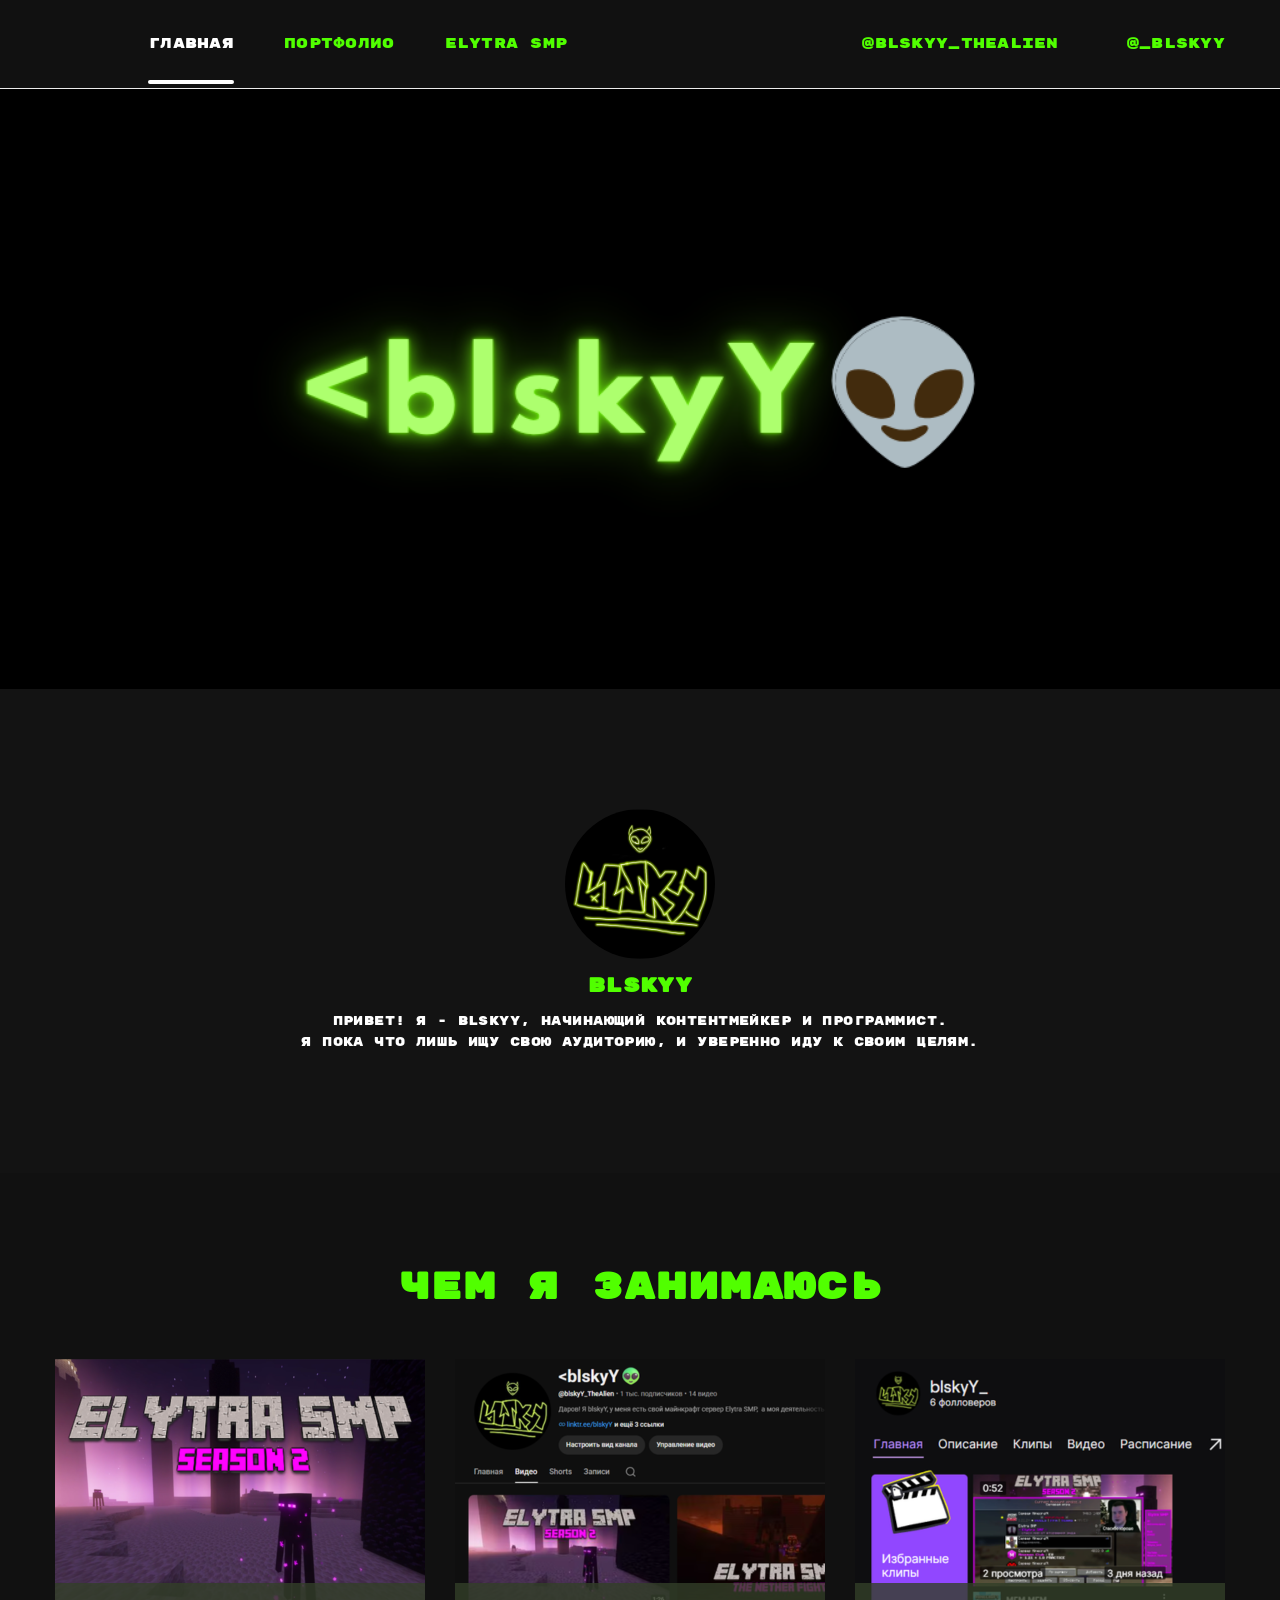
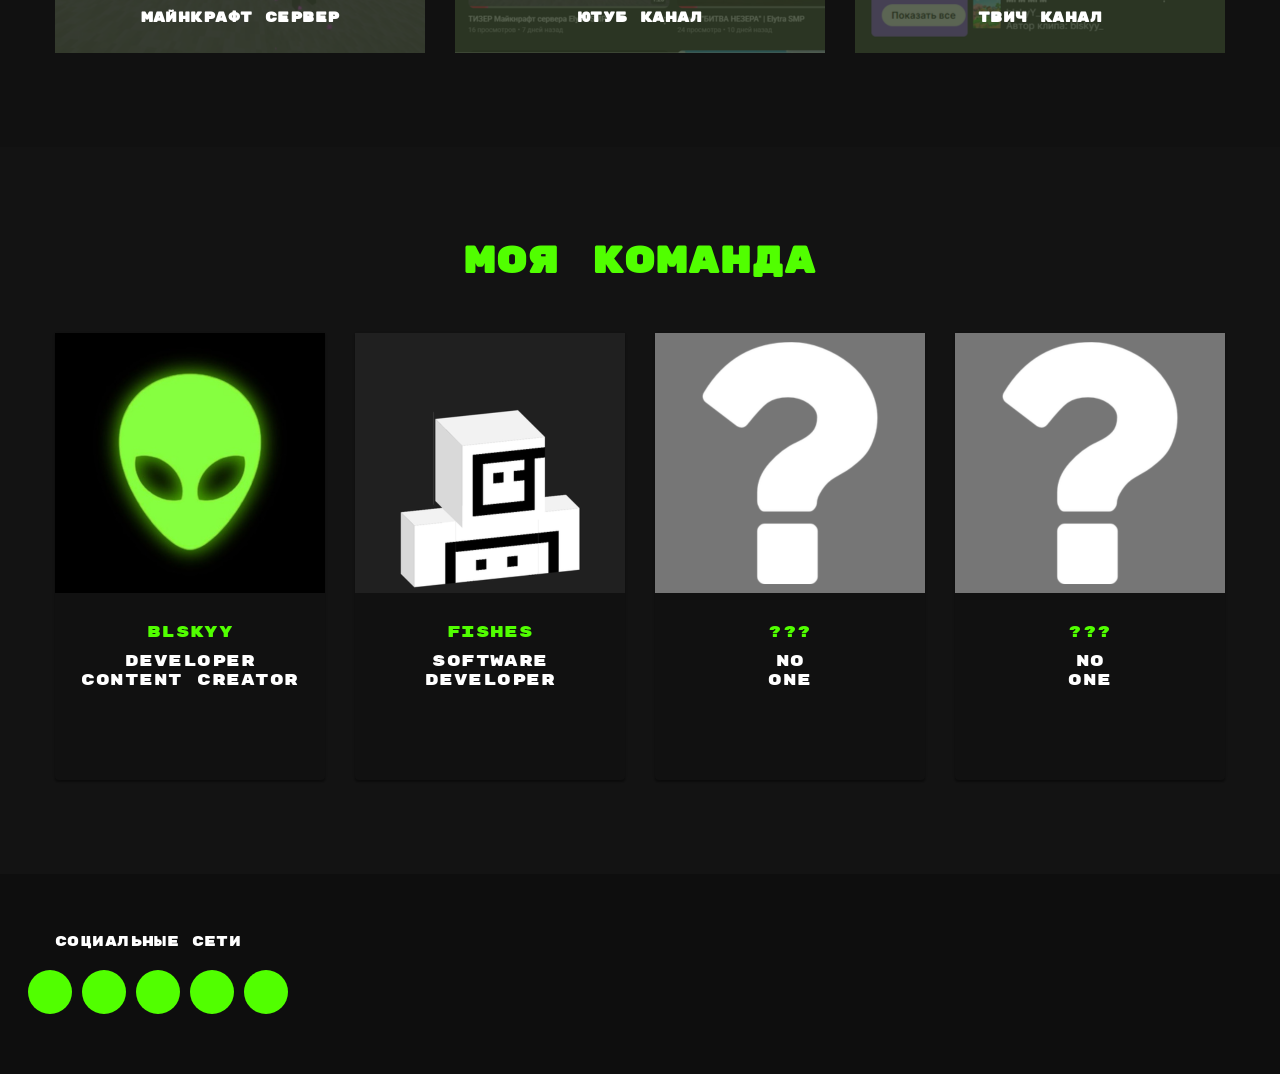
==== main.html @ eefc5bf9 "апдейт 3 (портфолио)" ====
<!DOCTYPE html>
<html lang="ru">
  <head>
    <meta charset="UTF-8" />
    <meta http-equiv="X-UA-Compatible" content="IE=edge" />
    <meta name="viewport" content="width=device-width, initial-scale=1.0" />
    <title>WebStudio</title>
    <link rel="preconnect" href="https://fonts.googleapis.com">
    <link rel="preconnect" href="https://fonts.gstatic.com" crossorigin>
    <link
      href="https://fonts.googleapis.com/css2?family=Raleway:ital,wght@0,100..900;1,100..900&family=Roboto:ital,wght@0,100..900;1,100..900&family=Rubik+Mono+One&display=swap"
      rel="stylesheet">
    <link
      rel="stylesheet"
      href="https://cdnjs.cloudflare.com/ajax/libs/modern-normalize/0.6.0/modern-normalize.min.css"
    />
    <link rel="stylesheet" href="./css/styles.css" />
  </head>

  <body>
    <!--Шапка сайту-->
    <header class="header">
      <div class="container topline">
        <nav class="nav-topline">
          <ul class="site-nav list">
            <li class="item">
              <a href="main.html" class="link current">Главная</a>
            </li>

            <li class="item">
              <a href="portfolio.html" class="link">Портфолио</a>
            </li>

            <li class="item">
              <a href="elytrasmp.html" class="link">Elytra SMP </a>
            </li>
          </ul>
        </nav>
        <ul class="contact list">
          <li class="item">
            <a
              class="link contact-link"
              href="https://t.me/blskyY_theAlien"
              target="_blank"
              rel="noopener nofollow noreferrer"
              aria-label="телеграм канал"
            >
              <svg class="icon post">
                <use href="./images/telegram.svg"></use>
              </svg>
              @blskyY_TheAlien
            </a>
          </li>
          <li class="item">
            <a
              class="link contact-link"
              href="https://discord.com/users/1198643774549667852"
              target="_blank"
              rel="noopener nofollow noreferrer"
              aria-label="личниые сообщения в дискорде"
            >
              <svg class="icon tell">
                <use href="./images/discord.svg"></use></svg
              >@_blskyy
            </a>
          </li>
        </ul>
      </div>
    </header>
    <!--Головна частина сайту-->
    <main>
      <!--Голова-->
      <div class="hero">
        <div class="container">
        </div>
      </div>

      <!--Особливості-->
      <section class="section impotent">
        <div class="container">
          <h2 class="section-title visually-hidden">аватарка</h2>
          <ul class="list avatar">
            <li class="item">
              <div class="avatar-wrapper">
                <img
                  class="avatarka"
                  src="./images/avatarka.jpg"
                  alt="Аватарка"
                  width="156"
                  height="156"
                />
                <h1 class="avatar-title">blskyY</h1>
                <p class="avatar-subtitle">Привет! Я - blskyY, начинающий контентмейкер и программист.<br>Я пока что лишь ищу свою аудиторию, и уверенно иду к своим целям.</p>
              </div>
            </li>
          </ul>
        </div>
      </section>
      <!--Чим ми займаємося-->
      <section class="section works">
        <div class="container">
          <h2 class="section-title">Чем я занимаюсь</h2>
          <ul class="list activity">
            <li class="item">
              <a href="minecraft.html"
                ><div class="work-thumb">
                  <img
                    class="card"
                    src="./images/ElytraSMP.png"
                    alt="ElytraSMP Minecraft Server"
                    width="370"
                    height="294"
                  />
                  <div class="work-card">
                    <p class="work-text">Майнкрафт сервер</p>
                  </div>
                </div></a
              >
            </li>
            <li class="item">
              <a href="https://www.youtube.com/@blskyY_TheAlien/videos" target="_blank" rel="noopener nofollow noreferrer"
                ><div class="work-thumb">
                  <img
                    class="card"
                    src="./images/YoutubeWork.png"
                    alt="Смартфон"
                    width="370"
                    height="294"
                  />
                  <div class="work-card">
                    <p class="work-text">Ютуб канал</p>
                  </div>
                </div></a
              >
            </li>
            <li class="item">
              <a href="https://www.twitch.tv/blskyy_" target="_blank" rel="noopener nofollow noreferrer"
                ><div class="work-thumb">
                  <img
                    class="card"
                    src="./images/Twitch work.png"
                    alt="Планшет"
                    width="370"
                    height="294"
                  />
                  <div class="work-card">
                    <p class="work-text">Твич канал</p>
                  </div>
                </div></a
              >
            </li>
          </ul>
        </div>
      </section>
      <!--Наша команда-->
      <section class="section comand">
        <div class="container">
          <h2 class="section-title">Моя команда</h2>
          <ul class="list people">
            <li class="comand-item">
              <div class="link">
                <img
                  class="card"
                  src="./images/blskyy_team.png"
                  alt="blskyY"
                  width="270"
                  height="260"
                />
                <div class="people-title">
                  <h3 class="title">blskyY</h3>
                  <p lang="en" class="profession">Developer<br>Content Creator</p>
                  <ul class="list social-contact">
                    <li class="item-contact">
                      <a
                        href="https://t.me/blskyY_theAlien"
                        class="link link-contact"
                        aria-label="Компания"
                      >
                        <svg class="icon-contact" width="20" height="20">
                          <use
                            href="./images/telegram.svg"
                          ></use>
                        </svg>
                      </a>
                    </li>
                    <li class="item-contact">
                      <a
                        href="https://discord.com/users/1198643774549667852"
                        class="link link-contact"
                        aria-label="Компания"
                      >
                        <svg class="icon-contact" width="20" height="16.25">
                          <use
                            href="./images/discord.svg"
                          ></use>
                        </svg>
                      </a>
                    </li>
                    <li class="item-contact">
                      <a
                        href="https://www.youtube.com/@blskyY_TheAlien/videos"
                        class="link link-contact"
                        aria-label="Компания"
                      >
                        <svg class="icon-contact" width="10" height="20">
                          <use
                            href="./images/youtube.svg"
                          ></use>
                        </svg>
                      </a>
                    </li>
                    <li class="item-contact">
                      <a
                        href="https://www.tiktok.com/@blskyy_the_alien"
                        class="link link-contact"
                        aria-label="Компания"
                      >
                        <svg class="icon-contact" width="20" height="20">
                          <use
                            href="./images/tiktok.svg"
                          ></use>
                        </svg>
                      </a>
                    </li>
                  </ul>
                </div>
              </div>
            </li>
            <li class="comand-item">
              <div class="link">
                <img
                  class="card"
                  src="./images/fishes.png"
                  alt="fishes"
                  width="270"
                  height="260"
                />
                <div class="people-title">
                  <h3 class="title">Fishes</h3>
                  <p lang="en" class="profession">Software<br>Developer</p>
                  <ul class="list social-contact">
                    <li class="item-contact">
                      <a href="https://t.me/winlios" class="link link-contact" aria-label="telegram"
                        ><svg class="icon-contact" width="20" height="20">
                          <use
                            href="./images/telegram.svg"
                          ></use></svg
                      ></a>
                    </li>
                    <li class="item-contact">
                      <a href="https://discord.com/users/1391125390293995632" class="link link-contact" aria-label="Компания"
                        ><svg class="icon-contact" width="20" height="16.25">
                          <use
                            href="./images/discord.svg"
                          ></use></svg
                      ></a>
                    </li>
                    <li class="item-contact">
                      <a href="https://www.youtube.com/@fishes2017" class="link link-contact" aria-label="Компания"
                        ><svg class="icon-contact" width="10" height="20">
                          <use
                            href="./images/youtube.svg"
                          ></use></svg
                      ></a>
                    </li>
                    <li class="item-contact">
                      <a href="" class="link link-contact" aria-label="Компания"
                        ><svg class="icon-contact" width="20" height="20">
                          <use
                            href="./images/tiktok.svg"
                          ></use></svg
                      ></a>
                    </li>
                  </ul>
                </div>
              </div>
            </li>
            <li class="comand-item">
              <div class="link">
                <img
                  class="card"
                  src="./images/none_team.png"
                  alt="???"
                  width="270"
                  height="260"
                />
                <div class="people-title">
                  <h3 class="title">???</h3>

                  <p lang="en" class="profession">No<br>one</p>
                  <ul class="list social-contact">
                    <li class="item-contact">
                      <a href="" class="link link-contact" aria-label="Компания"
                        ><svg class="icon-contact" width="20" height="20">
                          <use
                            href="./images/telegram.svg"
                          ></use></svg
                      ></a>
                    </li>
                    <li class="item-contact">
                      <a href="" class="link link-contact" aria-label="Компания"
                        ><svg class="icon-contact" width="20" height="16.25">
                          <use
                            href="./images/discord.svg"
                          ></use></svg
                      ></a>
                    </li>
                    <li class="item-contact">
                      <a href="" class="link link-contact" aria-label="Компания"
                        ><svg class="icon-contact" width="10" height="20">
                          <use
                            href="./images/youtube.svg"
                          ></use></svg
                      ></a>
                    </li>
                    <li class="item-contact">
                      <a href="" class="link link-contact" aria-label="Компания"
                        ><svg class="icon-contact" width="20" height="20">
                          <use
                            href="./images/tiktok.svg"
                          ></use></svg
                      ></a>
                    </li>
                  </ul>
                </div>
              </div>
            </li>
            <li class="comand-item">
              <div class="link">
                <img class="card" src="./images/none_team.png" alt="???" width="270" height="260" />
                <div class="people-title">
                  <h3 class="title">???</h3>
            
                  <p lang="en" class="profession">No<br>one</p>
                  <ul class="list social-contact">
                    <li class="item-contact">
                      <a href="" class="link link-contact" aria-label="Компания"><svg class="icon-contact" width="20" height="20">
                          <use href="./images/telegram.svg"></use>
                        </svg></a>
                    </li>
                    <li class="item-contact">
                      <a href="" class="link link-contact" aria-label="Компания"><svg class="icon-contact" width="20"
                          height="16.25">
                          <use href="./images/discord.svg"></use>
                        </svg></a>
                    </li>
                    <li class="item-contact">
                      <a href="" class="link link-contact" aria-label="Компания"><svg class="icon-contact" width="10" height="20">
                          <use href="./images/youtube.svg"></use>
                        </svg></a>
                    </li>
                    <li class="item-contact">
                      <a href="" class="link link-contact" aria-label="Компания"><svg class="icon-contact" width="20" height="20">
                          <use href="./images/tiktok.svg"></use>
                        </svg></a>
                    </li>
                  </ul>
                </div>
              </div>
            </li>
          </ul>
        </div>
      </section>
    </main>
    <!--Футер-->
    <footer class="footer">
      <div class="container bottom">
        <div class="contact-box">
          <p class="text-footer">Социальные сети</p>
          <ul class="list social-contact">
            <li class="item-contact">
              <a
                href="https://www.youtube.com/@blskyY_TheAlien/videos"
                class="link link-contact footer-contact"
                aria-label="Ютуб канал"
                ><svg class="icon-contact" width="20" height="20">
                  <use
                    href="./images/youtube.svg"
                  ></use></svg
              ></a>
            </li>
            <li class="item-contact">
              <a
                href="https://www.tiktok.com/@blskyy_the_alien"
                class="link link-contact footer-contact"
                aria-label="Тик ток канал"
                ><svg class="icon-contact" width="20" height="16.25">
                  <use href="./images/tiktok.svg"></use></svg
              ></a>
            </li>
            <li class="item-contact">
              <a
                href="https://www.twitch.tv/blskyy_"
                class="link link-contact footer-contact"
                aria-label="Твич канал"
                ><svg class="icon-contact" width="10" height="20">
                  <use href="./images/twitch.svg"></use></svg
              ></a>
            </li>
            <li class="item-contact">
              <a
                href="https://t.me/blskyy_theAlien"
                class="link link-contact footer-contact"
                aria-label="Телеграм канал"
                ><svg class="icon-contact" width="20" height="20">
                  <use href="./images/telegram.svg"></use></svg
              ></a>
            </li>
            <li class="item-contact">
              <a href="https://t.me/Elytra_SMP"
                class="link link-contact footer-contact"
                 aria-label="Майнкрафт сервер"
                 ><svg class="icon-contact" width="20" height="20">
                  <use href="./images/minecraft.svg"></use>
                </svg></a>
            </li>
          </ul>
        </div>
      </div>
    </footer>
    <div class="backdrop is-hidden" data-modal>
      <div class="modal">
        <button class="close-button" data-modal-close>
          <svg class="close-icon" width="11" height="11">
            <use href="./images/symbol-defs.svg#icon-close"></use>
          </svg>
        </button>
        <form autocomplete="off">
          <p class="form-title">Оставьте свои данные, мы вам перезвоним</p>
          <label class="form-field input"
            ><span>Имя</span>
            <input type="text" name="name" placeholder=" " />
            <svg class="icon-form" width="18" height="18">
              <use href="./images/symbol-form.svg#icon-person-black"></use>
            </svg>
          </label>

          <label class="form-field input"
            ><span>Телефон</span>
            <input type="tel" name="tel" placeholder=" " />
            <svg class="icon-form" width="18" height="18">
              <use href="./images/symbol-form.svg#icon-phone-black"></use>
            </svg>
          </label>

          <label class="form-field input"
            ><span>Почта</span>
            <input type="email" name="mail" placeholder=" " />
            <svg class="icon-form" width="18" height="18">
              <use href="./images/symbol-form.svg#icon-email-black"></use>
            </svg>
          </label>

          <label class="form-field textarea"
            ><span>Коментарий</span>
            <textarea
              class="comment"
              name="comment"
              rows="6"
              placeholder="Введите текст"
            ></textarea>
          </label>

          <label class="checkbox-field">
            <input type="checkbox" name="policy" class="checkbox" />
            <span class="icon-checkbox"></span>
            <span
              >Соглашаюсь с рассылкой и принимаю
              <a href="" class="link-checkbox">Условия договора</a></span
            ></label
          >

          <button class="send-button" type="submit">Отправить</button>
        </form>
      </div>
    </div>
    <script src="./js/modal.js"></script>
  </body>
</html>
---- css/styles.css ----
/* цвета */

/* цвет основного текста #757575 */
/* вторичный цвет текста  #212121 */
/* белый текст и фон #FFFFFF  */
/* акцент #2196F3 */
/* цвет фона шапки и футера #2F303A */
/*цвет фона секции наша команда и фона радиокнопок #F5F4FA */
/* цвет ховера кнопки заказать услугу #188CE8 */
/* цвет бордера topline #ECECEC */
/* цвет бордера картки порфолио #EEEEEE */
/* цвет кнопки секции клиент #AFB1B8*/

/*переменные*/

:root {
  --primary-text-color: #ffffff;
  --title-text-color: #51ff00;
  --accent-color: #ffffff;
  --button-color: #313131;
  --primary-white-color: #111111;
  --secondary-white-color: #51ff00;
  --head-footer-bgcolor: #0e0e0e;
  --secondary-bgcolor: #131313;
  --secondary-accent-color: #000000;
  --topline-color: #ececec;
  --boder-portfolio-color: #eeeeee;
  --client-color: #afb1b8;
  --function-animation: cubic-bezier(0.4, 0, 0.2, 1);
}

/* общие */

body {
  font-family: "Rubik Mono One", sans-serif;
  font-size: 14px;
  line-height: 1.71;
  text-decoration: none;
  letter-spacing: 0.03em;

  user-select: none;

  background-color: var(--primary-white-color);
  color: var(--primary-text-color);
}

.link {
  text-decoration-line: none;
}

.list {
  list-style: none;
  margin: 0;
  padding: 0;
}

.card {
  display: block;
  max-width: 100%;
  height: auto;
}

.list .avatar {
  list-style: none;
  padding: 0;
  margin: 0;
}

.avatar-wrapper {
  display: flex;
  flex-direction: column;
  /* ВАЖНО: элементы друг под другом */
  align-items: center;
  /* центр по горизонтали */
  text-align: center;
  /* текст тоже по центру */
}

.avatarka {
  display: block;
  width: 150px;
  height: 150px;
  border-radius: 50%;
  object-fit: cover;
  margin-bottom: 10px;
}

.avatar-title {
  margin: 0;
  font-size: 20px;
  color: var(--title-text-color);
    transition: color 250ms var(--function-animation);
}

.avatar-title:hover,
.avatar-title:focus {
  color: var(--accent-color);
}

.avatar-subtitle {
  margin: 8px 0 0;
  font-size: 12px;
  line-height: 1.75;
  max-width: 1000px;
}

.section.impotent {
  background-color: var(--secondary-bgcolor);
  padding-bottom: 120px;
  padding-top: 120px;
}
.section.works {
  padding-top: 94px;
  padding-bottom: 94px;
}

.section.title{
  margin: 2;
    font-size: 128px;
    color: var(--title-text-color);
}

.section.comand {
  padding-top: 94px;
  padding-bottom: 94px;
}

.section.portfolio {
  padding-top: 94px;
  padding-bottom: 94px;
}

.section.clients {
  padding-top: 94px;
  padding-bottom: 94px;
}

.hero {
  text-align: center;

  max-width: 1600px;
  height: 600px;
  padding-top: 160px;
  padding-bottom: 160px;
  margin-left: auto;
  margin-right: auto;

  background-image:
    url("../images/imgbg.png");
  background-color: #c4c4c4;

  background-repeat: no-repeat;
  background-position: center;
  background-size: cover;
}

.hero-title {
  width: 696px;
  color: var(--secondary-white-color);

  font-weight: 900;
  font-size: 44px;
  line-height: 1.5;
  letter-spacing: 0.06em;

  text-transform: uppercase;

  margin: 0 auto 30px;
}

.section-title {
  color: var(--title-text-color);

  font-weight: 700;
  font-size: 36px;
  line-height: 1.17;
  text-align: center;
  letter-spacing: 0.03em;

  margin-top: 0;
  margin-bottom: 50px;
}

.title {
  color: var(--title-text-color);

  margin-top: 0;
  margin-bottom: 10px;
}
.portfolio-workes .title {
  margin-bottom: 4px;
}

.text {
  margin-top: 0;
  margin-bottom: 0;
}

.comand {
  background-color: var(--secondary-bgcolor);
}

/* скрытие текста*/

.visually-hidden {
  position: absolute;
  white-space: nowrap;
  width: 1px;
  height: 1px;
  overflow: hidden;
  border: 0;
  padding: 0;
  clip: rect(0 0 0 0);
  clip-path: inset(50%);
  margin: -1px;
}

/* контейнер */

.container {
  margin-left: auto;
  margin-right: auto;
  width: 1200px;
  padding-left: 15px;
  padding-right: 15px;
}

/* Хедер */

.header {
  border-bottom: 1px solid var(--topline-color);
}

.container.topline {
  display: flex;
  align-items: center;
}

.site-nav {
  display: flex;
  align-items: center;
  margin-left: 93px;
}

.site-nav .item:not(:first-child) {
  margin-left: 50px;
}

.nav-topline {
  display: flex;
  align-items: center;
}

.site-nav .link {
  display: block;
  padding-top: 32px;
  padding-bottom: 32px;

  color: var(--title-text-color);

  font-weight: 500;
  font-size: 14px;
  line-height: 1.17;
  text-align: left;
  letter-spacing: 0.02em;

  transition: color 250ms var(--function-animation);
}

.site-nav .link:hover,
.site-nav .link:focus {
  color: var(--accent-color);
}

.site-nav .link.current {
  position: relative;

  color: var(--accent-color);
}

/* линия через activ */

.link.current::after {
  content: "";
  display: inline-blok;
  position: absolute;
  bottom: 0;
  left: 0;

  width: 100%;
  height: 4px;
  background-color: var(--accent-color);
  border-radius: 2px;
}

.contact {
  display: flex;
  margin-left: auto;
  align-items: center;
}

.contact .item + .item {
  margin-left: 30px;
}

.contact-link .icon {
  display: inline-block;
  margin-right: 10px;
  fill: currentColor;
}

.icon.post {
  width: 26px;
  height: 24px;
}

.icon.tell {
  width: 28px;
  height: 24px;
}

.contact.list .link {
  display: flex;
  align-items: center;
  padding-top: 32px;
  padding-bottom: 32px;

  color: var(--title-text-color);

  font-weight: 500;
  font-size: 14px;
  line-height: 1.17;
  letter-spacing: 0.02em;

  transition: color 250ms var(--function-animation);
}

.contact .link:hover,
.contact .link:focus {
  color: var(--accent-color);
}

/* кнопка */

.button {
  color: var(--primary-white-color);
  background-color: var(--accent-color);

  cursor: pointer;
  font-family: "Roboto", sans-serif;
  font-weight: 700;
  font-size: 16px;
  line-height: 1.9;
  text-align: center;
  letter-spacing: 0.06em;

  display: inline-block;
  min-width: 200px;
  padding: 10px 32px;
  box-shadow: 0px 4px 4px rgba(0, 0, 0, 0.15);
  border-radius: 4px;
  border: 0;

  transition: background-color 250ms var(--function-animation);
}

.button:hover,
.button:focus {
  background-color: var(--secondary-accent-color);
}

/* модальное окно */

.backdrop {
  position: fixed;
  top: 0;
  left: 0;
  width: 100%;
  height: 100%;
  background-color: rgba(0, 0, 0, 0.2);

  opacity: 1;

  transition: opacity 250ms var(--function-animation);
}

.backdrop.is-hidden {
  opacity: 0;
  pointer-events: none;
}

.backdrop.is-hidden .modal {
  transform: translate(-50%, -50%) scale(0.7);
  opacity: 0;
}

.modal {
  position: absolute;
  top: 50%;
  left: 50%;
  transform: translate(-50%, -50%);

  width: 528px;
  height: 581px;
  padding: 40px 39px 40px 41px;

  background: var(--primary-white-color);
  box-shadow: 0px 1px 3px rgba(0, 0, 0, 0.12), 0px 1px 1px rgba(0, 0, 0, 0.14),
    0px 2px 1px rgba(0, 0, 0, 0.2);
  border-radius: 4px;

  transform: translate(-50%, -50%) scale(1);
  opacity: 1;

  transition: transform 250ms var(--function-animation),
    opacity 250ms var(--function-animation);
}

/* кнопка закрытия */

.close-button {
  position: absolute;

  top: 8px;
  right: 8px;
  width: 30px;
  height: 30px;

  margin: 0;
  padding: 0;

  cursor: pointer;
  color: rgba(0, 0, 0, 1);
  background: var(--primary-white-color);
  border: 1px solid rgba(0, 0, 0, 0.1);
  border-radius: 50px;

  transition: color 250ms var(--function-animation),
    border 250ms var(--function-animation);
}

.close-button:hover,
.close-button:focus {
  border: 1px solid var(--secondary-accent-color);
  color: var(--accent-color);
}

.close-icon {
  position: absolute;
  top: 50%;
  left: 50%;
  transform: translate(-50%, -50%);

  fill: currentColor;
}

/* Форма */

.form-title {
  font-weight: 700;
  font-size: 20px;
  line-height: 1.15;
  text-align: center;
  letter-spacing: 0.03em;

  color: var(--title-text-color);

  margin: 0 0 12px;
}

.form-field {
  display: flex;
  flex-direction: column;
}

.form-field.input {
  position: relative;

  margin-bottom: 10px;
}

.form-field.textarea {
  margin-bottom: 20px;
}

.form-field span {
  margin-bottom: 4px;

  font-size: 12px;
  line-height: 1.17;
  letter-spacing: 0.01em;
}

.form-field input,
.comment {
  border: 1px solid rgba(33, 33, 33, 0.2);
  border-radius: 4px;

  transition: border-color 250ms linear;
}

.form-field input {
  margin: 0;
  padding: 11px 42px;
}

.icon-form {
  position: absolute;
  left: 12px;
  bottom: 11px;

  display: inline-block;

  transition: fill 250ms linear;
}

.form-field:hover,
.form-field:focus {
  fill: var(--accent-color);

  cursor: pointer;
}

.form-field:hover input,
.form-field:focus input,
.form-field:hover textarea,
.form-field:focus textarea {
  border-color: var(--accent-color);

  cursor: pointer;
}

.form-field:focus-within > input,
.form-field:focus-within > textarea {
  outline: none;
  border-color: var(--accent-color);
}

.form-field:focus-within > .icon-form {
  fill: var(--accent-color);
}

.comment {
  width: 448px;
  height: 120px;

  margin: 0;
  padding: 12px 16px;
}

.comment::placeholder {
  color: rgba(117, 117, 117, 0.5);
}

textarea {
  resize: none;
}

.checkbox-field {
  display: flex;
  align-items: center;
  cursor: pointer;
}

.checkbox {
  position: absolute;
  width: 1px;
  height: 1px;
  margin: -1px;
  border: 0;
  padding: 0;
  clip: rect(0 0 0 0);
  overflow: hidden;
}

.link-checkbox {
  color: var(--accent-color);
}

.icon-checkbox {
  display: inline-block;
  width: 16px;
  height: 15px;
  margin-right: 8.38px;

  border: 2px solid #2a2a2a;
  border-radius: 2px;

  transition: background-color 250ms var(--function-animation),
    background-image 250ms var(--function-animation);
}

.checkbox:checked + .icon-checkbox {
  border-color: transparent;
  background-color: var(--accent-color);
  background-image: url("../images/full-check.svg");
  background-size: contain;
  background-origin: border-box;
}

.send-button {
  font-weight: 700;
  font-size: 16px;
  line-height: 1.89;
  letter-spacing: 0.06em;

  display: flex;
  align-items: center;
  justify-content: center;

  display: block;
  min-width: 200px;
  height: 50px;

  margin-top: 30px;
  margin-left: auto;
  margin-right: auto;
  padding: 0;

  color: var(--primary-white-color);
  background-color: var(--accent-color);
  box-shadow: 0px 4px 4px rgba(0, 0, 0, 0.15);
  border-radius: 4px;
  border: 0;

  cursor: pointer;

  transition: background-color 250ms var(--function-animation);
}

.send-button:hover,
.send-button:focus {
  background-color: var(--secondary-accent-color);
}

/* наши особенности */

.icon-impotent {
  display: flex;
  align-items: center;
  justify-content: center;

  background-color: #f5f4fa;
  border-radius: 4px;
  margin-bottom: 30px;
  height: 120px;
}

.list.skill > .title {
  font-weight: 700;
  font-size: 14px;
  line-height: 1.17;
  text-align: left;
  letter-spacing: 0.03em;
}

.list.skill {
  display: flex;
}

.list.skill .item:not(:last-child) {
  margin-right: 30px;
}
.list.skill .item {
  width: 270px;
}

/*чем мы занимаемся */

.list.skill .title {
  text-transform: uppercase;
}

.list.activity {
  display: flex;
}

.list.activity .item:not(:last-child) {
  margin-right: 30px;
}

.work-thumb {
  position: relative;
}

.work-card {
  position: absolute;
  bottom: 0;
  left: 0;

  display: flex;
  align-items: center;
  justify-content: center;

  font-weight: 700;
  font-size: 14px;
  line-height: 1.14;
  letter-spacing: 0.03em;
  text-transform: uppercase;

  width: 370px;
  height: 70px;
  color: var(--primary-text-color);
  background: rgba(51, 63, 41, 0.8);
}

.work-text {
  margin: 0;
  transition: color 250ms var(--function-animation);
}

.work-text:hover,
.work-text:focus {
  color: var(--title-text-color);
}

/* наша команда */

.people {
  display: flex;
}

.people-title {
  padding-top: 30px;
  padding-bottom: 30px;
}

.people .comand-item:not(:last-child) {
  margin-right: 30px;
}

.people .title {
  font-weight: 500;
  font-size: 16px;
  line-height: 1.17;
  text-align: center;
  letter-spacing: 0.03em;
}
.profession {
  color: var(--primary-text-color);

  font-size: 16px;
  line-height: 1.17;
  text-align: center;
  letter-spacing: 0.03em;

  margin: 0px 0px 16px;
}

.comand-item {
  width: 270px;

  background: var(--primary-white-color);

  box-shadow: 0px 1px 3px rgba(0, 0, 0, 0.12), 0px 1px 1px rgba(0, 0, 0, 0.14),
    0px 2px 1px rgba(0, 0, 0, 0.2);
  border-radius: 0px 0px 4px 4px;
}

.social-contact {
  display: flex;
  justify-content: center;
}

.social-contact .item-contact:not(:last-child) {
  margin-right: 10px;
}

.link-contact {
  display: flex;
  align-items: center;
  justify-content: center;

  border-radius: 50%;
  width: 44px;
  height: 44px;
  color: var(--client-color);

  transition: color 250ms var(--function-animation),
    background-color 250ms var(--function-animation);
}

.link-contact:hover,
.link-contact:focus {
  color: var(--primary-white-color);
  background-color: var(--accent-color);
}
.icon-contact {
  width: 32px;
  height: 32px;
  fill: currentColor;
  display: block;

  fill: currentColor;
}

/* Постоянные клиенты */

.client {
  display: flex;
}

.client .item-client:not(:last-child) {
  margin-right: 30px;
  padding-bottom: 0;
}

.link-client {
  display: flex;
  align-items: center;
  justify-content: center;

  border: 1px solid var(--client-color);
  border-radius: 4px;
  width: 170px;
  height: 92px;
  color: var(--client-color);

  transition: color 250ms var(--function-animation),
    border-color 250ms var(--function-animation);
}

.link-client:hover,
.link-client:focus {
  border-color: var(--accent-color);
  color: var(--accent-color);
}
.client-icon {
  fill: currentColor;
}

/* портфолио */

.title-work {
  padding: 20px 24px;

  border-bottom: 1px solid var(--boder-portfolio-color);
  border-left: 1px solid var(--boder-portfolio-color);
  border-right: 1px solid var(--boder-portfolio-color);

  background-color: var(--primary-white-color);
}
.portfolio-item {
  width: 370px;
  height: 404px;
}

.filters.list {
  display: flex;
  justify-content: center;

  margin-bottom: 50px;
}

.filters.list > .item:nth-child(n + 2) {
  margin-left: 8px;
}

.filter {
  font-family: "Roboto", sans-serif;
  cursor: pointer;

  font-weight: 500;
  font-size: 16px;
  line-height: 1.63;
  text-align: center;
  letter-spacing: 0.03;

  color: var(--title-text-color);
  background-color: var(--button-color);

  display: inline-block;
  padding: 6px 22px;
  border-radius: 4px;
  border: 0;

  transition: color 250ms var(--function-animation),
    background-color 250ms var(--function-animation),
    box-shadow 250ms var(--function-animation);
}

.filter:hover,
.filter:focus {
  color: var(--primary-white-color);
  background-color: var(--accent-color);

  box-shadow: 0px 3px 1px rgba(0, 0, 0, 0.1), 0px 1px 2px rgba(0, 0, 0, 0.08),
    0px 2px 2px rgba(0, 0, 0, 0.12);
}

.portfolio-workes .title {
  font-weight: 700;
  font-size: 18px;
  line-height: 2;
  text-align: left;
  letter-spacing: 0.06em;
}

.portfolio-workes {
  list-style: none;

  display: flex;
  flex-wrap: wrap;
}

.portfolio-item:nth-child(3n) {
  margin-right: 0;
}

.portfolio-item:nth-last-child(-n + 3) {
  margin-bottom: 0;
}

.portfolio-item {
  width: calc((100% - 60px) / 3);
  margin-right: 30px;
  margin-bottom: 30px;
}

.portfolio-item .exampl {
  color: var(--primary-text-color);

  font-size: 16px;
  line-height: 1.9;
  text-align: left;
  letter-spacing: 0.03em;

  margin: 0;
}

.thumb-portfolio {
  position: relative;
  overflow: hidden;
}

.overlay-portfolio {
  position: absolute;
  top: 0;
  left: 0;
  width: 100%;
  height: 100%;
  background-color: rgba(81, 255, 0, 0.658);

  transform: translateY(100%);
  opacity: 0;
  transition: transform 250ms var(--function-animation),
    opacity 250ms var(--function-animation);
}

.portfolio-text {
  position: absolute;
  top: 50%;
  left: 50%;
  transform: translate(-50%, -50%);

  width: 322px;
  height: 168px;
  font-size: 18px;
  line-height: 1.56;
  letter-spacing: 0.03em;

  margin: 0;
  padding: 0;

  color: var(--primary-white-color);
}

.link.portfolio-link:hover .overlay-portfolio {
  transform: translateY(0);
  opacity: 1;
}

.link.portfolio-link {
  display: block;

  transition: box-shadow 250ms var(--function-animation);
}

.link.portfolio-link:hover,
.link.portfolio-link:focus {
  box-shadow: 0px 1px 1px rgba(0, 0, 0, 0.12), 0px 4px 4px rgba(0, 0, 0, 0.06),
    1px 4px 6px rgba(0, 0, 0, 0.16);
}

/*футер*/

.footer {
  background-color: var(--head-footer-bgcolor);
  padding-top: 60px;
  padding-bottom: 60px;
}

.adress .item:not(:last-child) {
  margin-bottom: 9px;
}

.adress .link.post {
  color: var(--primary-white-color);

  font-size: 14px;
  line-height: 1.7;
  text-align: left;
  letter-spacing: 0.03em;

  transition: color 250ms var(--function-animation);
}

.adress .link {
  color: rgba(255, 255, 255, 0.6);
  font-style: normal;

  transition: color 250ms var(--function-animation);
}

.adress .link:hover,
.adress .link:focus,
.adress .link.post:hover,
.address .link.post:focus {
  color: var(--accent-color);
}

.text-footer {
  text-transform: uppercase;
  color: var(--accent-color);

  font-style: 700;
  font-size: 14px;
  line-height: 1.14;
  letter-spacing: 0.03em;
  margin: 0 0 20px;
}

.link-contact.footer-contact {
  color: var(--primary-white-color);
  background-color: var(--title-text-color);

  transition: background-color 250ms var(--function-animation);
}

.link-contact.footer-contact:hover,
.link-contact.footer-contact:focus {
  background-color: var(--accent-color);
}

.contact-box {
  width: 206px;
  height: 80px;
}

.container.bottom {
  display: flex;
  align-items: baseline;
}

.container.bottom .bottom-box {
  margin-right: 70px;
}

.container.bottom .mail-box {
  margin-left: auto;
  margin-right: 0;
}

.footer-button {
  display: flex;
  align-items: center;
  justify-content: center;

  font-weight: 700;
  font-size: 16px;
  line-height: 1.89;
  letter-spacing: 0.06em;

  min-width: 200px;
  height: 50px;

  padding: 0;
  margin: 0;

  color: var(--primary-white-color);
  background-color: var(--accent-color);
  box-shadow: 0px 4px 4px rgba(0, 0, 0, 0.15);
  border-radius: 4px;
  border: 0;

  cursor: pointer;

  transition: background-color 250ms var(--function-animation);
}

.footer-button:hover,
.footer-button:focus {
  background-color: var(--secondary-accent-color);
}

.icon-footer {
  fill: currentColor;

  margin-left: 10px;
}

.footer-form {
  display: flex;

  margin: 0;
  padding: 0;
}

.footer-list {
  list-style: none;
}

.footer-list:not(:last-child) {
  margin-right: 12px;
}

.mail-footer {
  width: 358px;
  height: 50px;

  border: 1px solid rgba(255, 255, 255, 0.3);
  filter: drop-shadow(0px 4px 4px rgba(0, 0, 0, 0.15));
  border-radius: 4px;

  background-color: var(--head-footer-bgcolor);
  color: var(--primary-white-color);

  outline: none;

  padding-left: 16px;

  cursor: pointer;
}

.mail-footer::placeholder {
  font-size: 16px;
  line-height: 1.25;

  letter-spacing: 0.03em;

  color: rgba(255, 255, 255, 0.6);
}
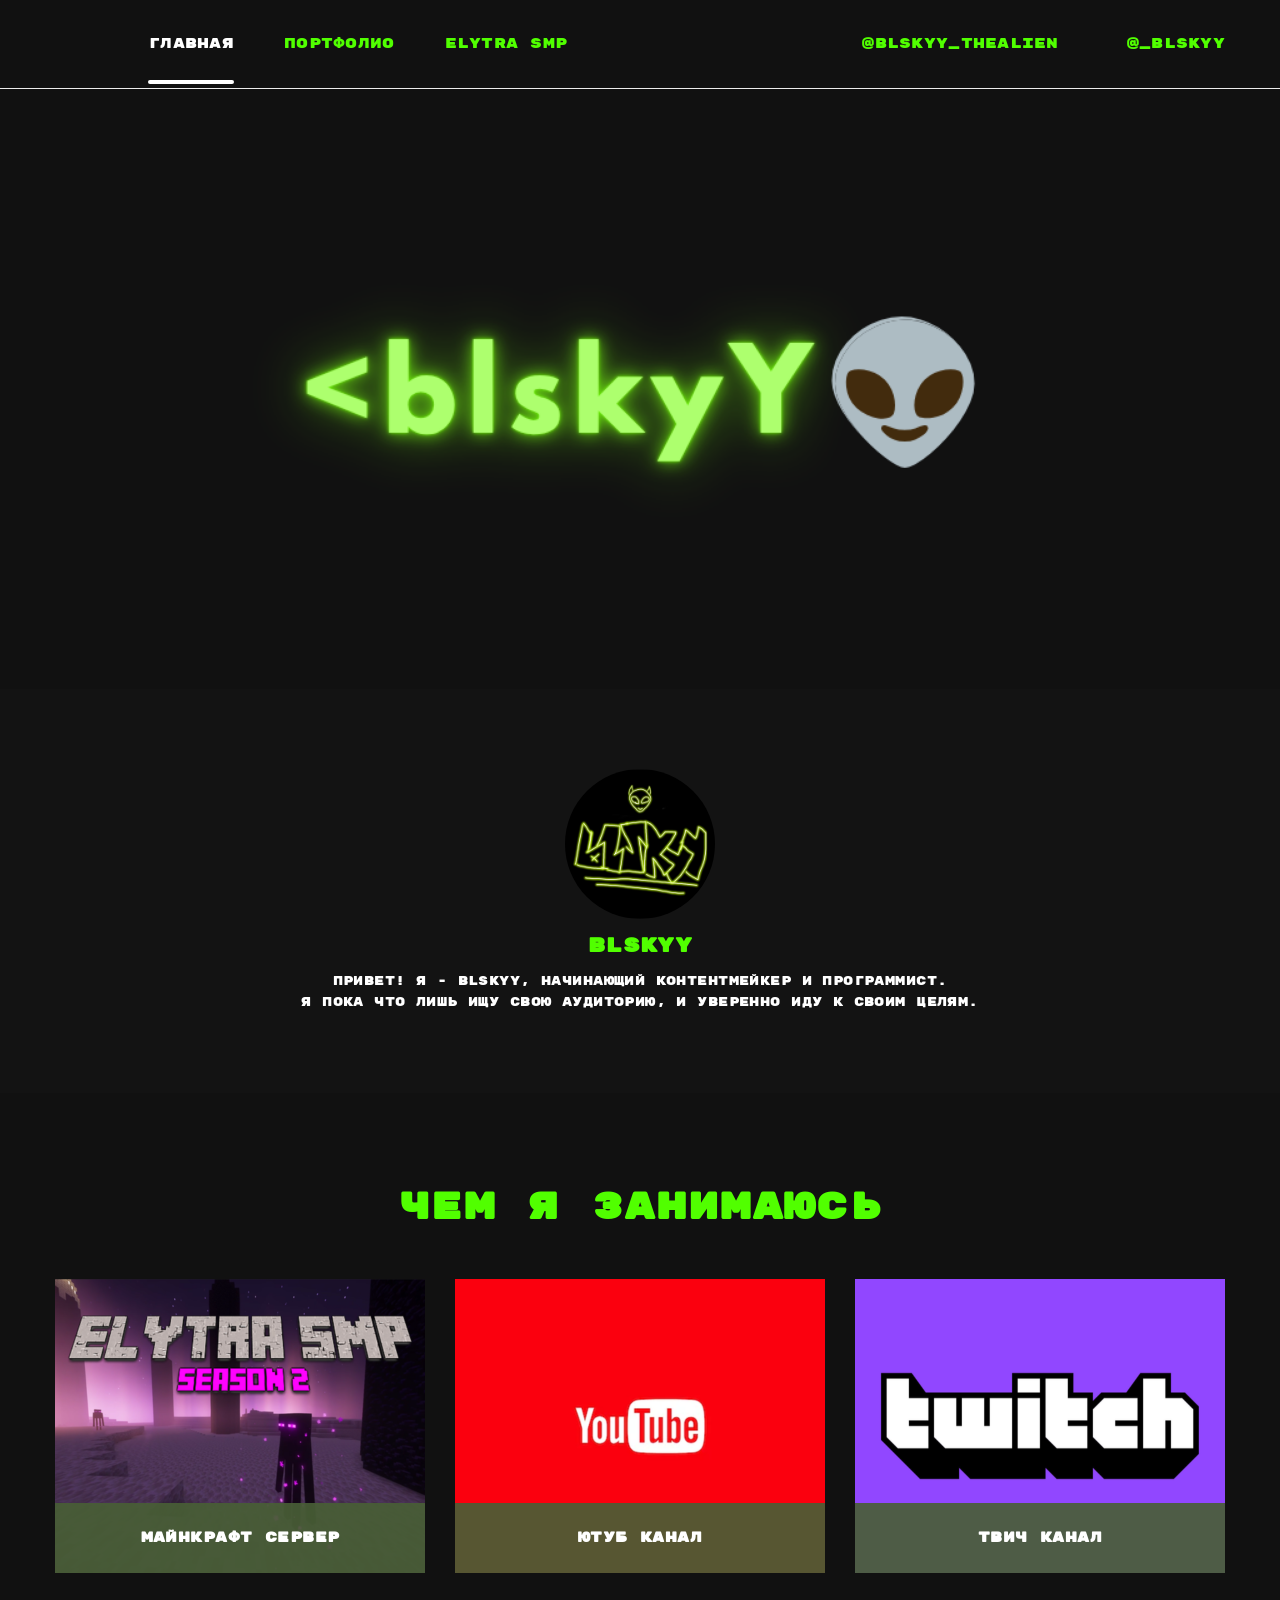
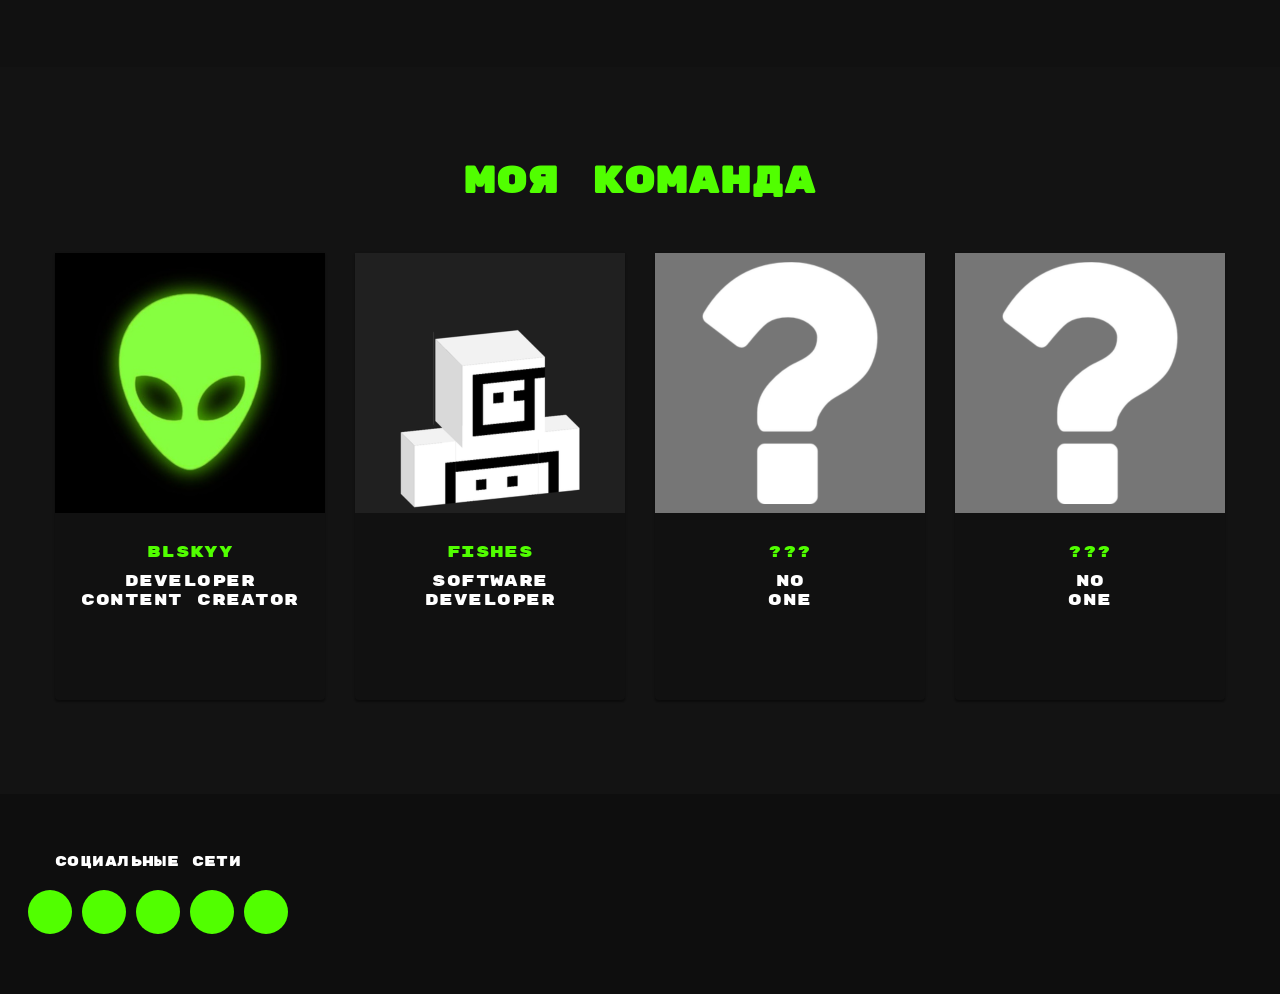
==== commit 47bc3a1f: "fdsf" ====
--- a/main.html
+++ b/main.html
@@ -4,7 +4,7 @@
     <meta charset="UTF-8" />
     <meta http-equiv="X-UA-Compatible" content="IE=edge" />
     <meta name="viewport" content="width=device-width, initial-scale=1.0" />
-    <title>WebStudio</title>
+    <title>blskyY</title>
     <link rel="preconnect" href="https://fonts.googleapis.com">
     <link rel="preconnect" href="https://fonts.gstatic.com" crossorigin>
     <link
@@ -102,7 +102,7 @@
           <h2 class="section-title">Чем я занимаюсь</h2>
           <ul class="list activity">
             <li class="item">
-              <a href="minecraft.html"
+              <a href="elytrasmp.html"
                 ><div class="work-thumb">
                   <img
                     class="card"
--- a/css/styles.css
+++ b/css/styles.css
@@ -26,6 +26,7 @@
   --topline-color: #ececec;
   --boder-portfolio-color: #eeeeee;
   --client-color: #afb1b8;
+  --elytra-color: #e100ff;
   --function-animation: cubic-bezier(0.4, 0, 0.2, 1);
 }
 
@@ -67,6 +68,16 @@
 }
 
 .avatar-wrapper {
+  display: flex;
+  flex-direction: column;
+  /* ВАЖНО: элементы друг под другом */
+  align-items: center;
+  /* центр по горизонтали */
+  text-align: center;
+  /* текст тоже по центру */
+}
+
+.avatar-wrapper-elytra {
   display: flex;
   flex-direction: column;
   /* ВАЖНО: элементы друг под другом */
@@ -85,6 +96,15 @@
   margin-bottom: 10px;
 }
 
+.avatarka-elytra {
+  display: block;
+  width: 150px;
+  height: 150px;
+  border-radius: 50%;
+  object-fit: cover;
+  margin-bottom: 10px;
+}
+
 .avatar-title {
   margin: 0;
   font-size: 20px;
@@ -92,8 +112,20 @@
     transition: color 250ms var(--function-animation);
 }
 
+.avatar-title-elytra {
+  margin: 0;
+  font-size: 20px;
+  color: var(--elytra-color);
+  transition: color 250ms var(--function-animation);
+}
+
 .avatar-title:hover,
 .avatar-title:focus {
+  color: var(--accent-color);
+}
+
+.avatar-title-elytra:hover,
+.avatar-title-elytra:focus {
   color: var(--accent-color);
 }
 
@@ -106,8 +138,8 @@
 
 .section.impotent {
   background-color: var(--secondary-bgcolor);
-  padding-bottom: 120px;
-  padding-top: 120px;
+  padding-bottom: 80px;
+  padding-top: 80px;
 }
 .section.works {
   padding-top: 94px;
@@ -147,6 +179,25 @@
 
   background-image:
     url("../images/imgbg.png");
+  background-color: #c4c4c4;
+
+  background-repeat: no-repeat;
+  background-position: center;
+  background-size: cover;
+}
+
+.hero-elytra {
+  text-align: center;
+
+  max-width: 1600px;
+  height: 600px;
+  padding-top: 160px;
+  padding-bottom: 160px;
+  margin-left: auto;
+  margin-right: auto;
+
+  background-image:
+    url("../images/elytra_img.png");
   background-color: #c4c4c4;
 
   background-repeat: no-repeat;
@@ -251,12 +302,12 @@
   align-items: center;
 }
 
-.site-nav .link {
+.site-nav .link .elytra {
   display: block;
   padding-top: 32px;
   padding-bottom: 32px;
 
-  color: var(--title-text-color);
+  color: var(--elytra-color);
 
   font-weight: 500;
   font-size: 14px;
@@ -266,6 +317,23 @@
 
   transition: color 250ms var(--function-animation);
 }
+
+.site-nav .link {
+  display: block;
+  padding-top: 32px;
+  padding-bottom: 32px;
+
+  color: var(--title-text-color);
+
+  font-weight: 500;
+  font-size: 14px;
+  line-height: 1.17;
+  text-align: left;
+  letter-spacing: 0.02em;
+
+  transition: color 250ms var(--function-animation);
+}
+
 
 .site-nav .link:hover,
 .site-nav .link:focus {
@@ -701,7 +769,7 @@
   width: 370px;
   height: 70px;
   color: var(--primary-text-color);
-  background: rgba(51, 63, 41, 0.8);
+  background: rgba(72, 94, 54, 0.918);
 }
 
 .work-text {
@@ -747,7 +815,28 @@
   margin: 0px 0px 16px;
 }
 
+.profession-elytra {
+  color: var(--primary-text-color);
+
+  font-size: 16px;
+  line-height: 1.17;
+  text-align: center;
+  letter-spacing: 0.03em;
+
+  margin: 0px 0px 16px;
+}
+
 .comand-item {
+  width: 270px;
+
+  background: var(--primary-white-color);
+
+  box-shadow: 0px 1px 3px rgba(0, 0, 0, 0.12), 0px 1px 1px rgba(0, 0, 0, 0.14),
+    0px 2px 1px rgba(0, 0, 0, 0.2);
+  border-radius: 0px 0px 4px 4px;
+}
+
+.comand-item-elytra {
   width: 270px;
 
   background: var(--primary-white-color);
@@ -840,6 +929,11 @@
 
   background-color: var(--primary-white-color);
 }
+.portfolio-item {
+  width: 370px;
+  height: 404px;
+}
+
 .portfolio-item {
   width: 370px;
   height: 404px;
@@ -894,6 +988,10 @@
   line-height: 2;
   text-align: left;
   letter-spacing: 0.06em;
+}
+
+.title-elytra {
+  color: var(--elytra-color);
 }
 
 .portfolio-workes {
@@ -947,6 +1045,20 @@
     opacity 250ms var(--function-animation);
 }
 
+.overlay-portfolio-elytra {
+  position: absolute;
+  top: 0;
+  left: 0;
+  width: 100%;
+  height: 100%;
+  background-color: #e100ffad;
+
+  transform: translateY(100%);
+  opacity: 0;
+  transition: transform 250ms var(--function-animation),
+    opacity 250ms var(--function-animation);
+}
+
 .portfolio-text {
   position: absolute;
   top: 50%;
@@ -965,6 +1077,24 @@
   color: var(--primary-white-color);
 }
 
+.portfolio-text-elytra {
+  position: absolute;
+  top: 50%;
+  left: 50%;
+  transform: translate(-50%, -50%);
+
+  width: 322px;
+  height: 168px;
+  font-size: 18px;
+  line-height: 1.56;
+  letter-spacing: 0.03em;
+
+  margin: 0;
+  padding: 0;
+
+  color: var(--primary-white-color);
+}
+
 .link.portfolio-link:hover .overlay-portfolio {
   transform: translateY(0);
   opacity: 1;
@@ -982,6 +1112,23 @@
     1px 4px 6px rgba(0, 0, 0, 0.16);
 }
 
+
+.link.portfolio-link-elytra:hover .overlay-portfolio-elytra {
+  transform: translateY(0);
+  opacity: 1;
+}
+
+.link.portfolio-link-elytra {
+  display: block;
+
+  transition: box-shadow 250ms var(--function-animation);
+}
+
+.link.portfolio-link-elytra:hover,
+.link.portfolio-link-elytra:focus {
+  box-shadow: 0px 1px 1px rgba(0, 0, 0, 0.12), 0px 4px 4px rgba(0, 0, 0, 0.06),
+    1px 4px 6px rgba(0, 0, 0, 0.16);
+}
 /*футер*/
 
 .footer {
